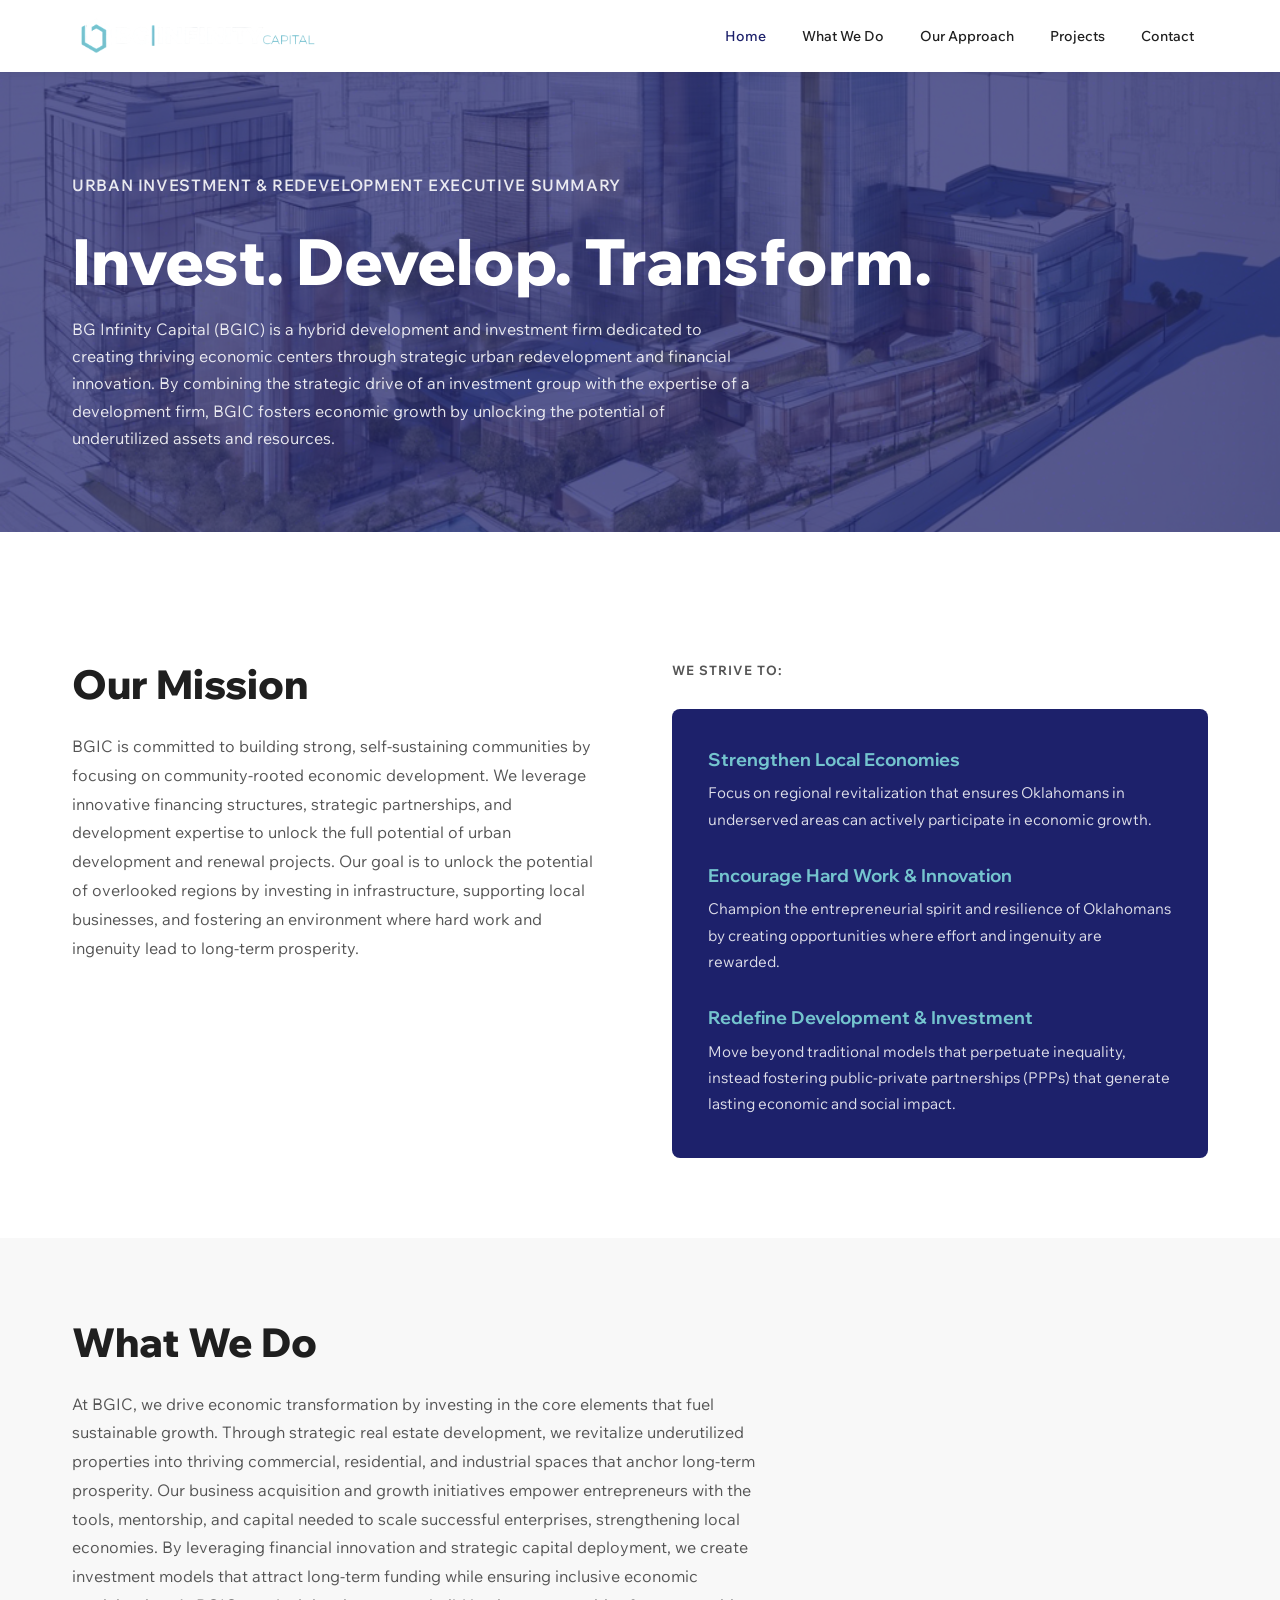
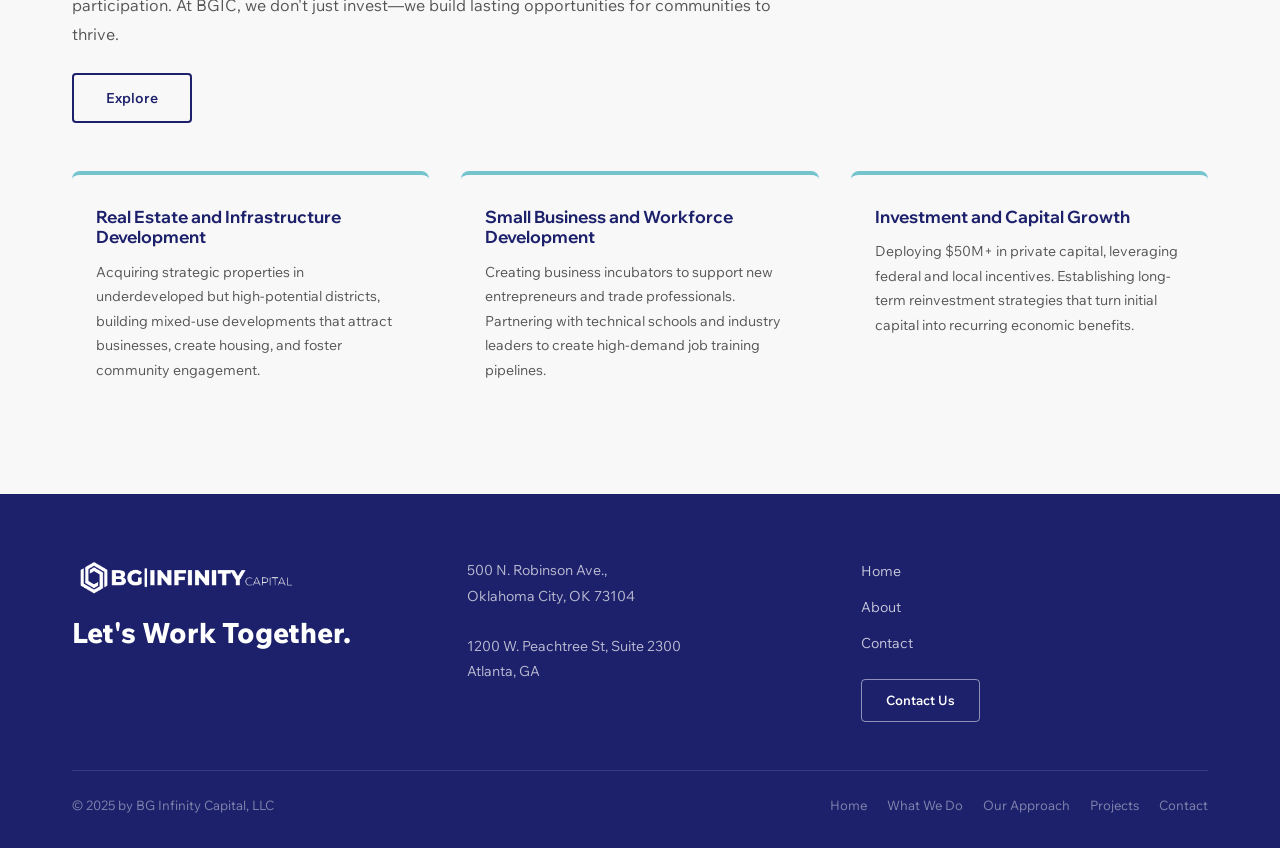
==== index.html @ b231516a "Initial site build — BG Infinity Capital Static HTML/CSS/JS rebuild of bginfinity.com for Cloudflare" ====
<!DOCTYPE html>
<html lang="en">
<head>
  <meta charset="UTF-8">
  <meta name="viewport" content="width=device-width, initial-scale=1.0">
  <title>BG Infinity Capital – Invest. Develop. Transform.</title>
  <meta name="description" content="BG Infinity Capital (BGIC) is a hybrid development and investment firm dedicated to creating thriving economic centers through strategic urban redevelopment and financial innovation.">
  <link rel="icon" type="image/png" href="assets/images/logo.png">
  <link rel="stylesheet" href="assets/css/styles.css">
</head>
<body>

  <!-- NAVBAR -->
  <nav class="navbar">
    <div class="container">
      <a href="index.html" class="navbar-logo">
        <img src="assets/images/logo.png" alt="BG Infinity Capital">
      </a>
      <ul class="navbar-nav">
        <li><a href="index.html">Home</a></li>
        <li><a href="what-we-do.html">What We Do</a></li>
        <li><a href="our-approach.html">Our Approach</a></li>
        <li><a href="projects.html">Projects</a></li>
        <li><a href="contact.html">Contact</a></li>
      </ul>
      <button class="navbar-hamburger" aria-label="Open menu">
        <span></span><span></span><span></span>
      </button>
    </div>
  </nav>

  <!-- MOBILE NAV -->
  <div class="mobile-nav">
    <a href="index.html">Home</a>
    <a href="what-we-do.html">What We Do</a>
    <a href="our-approach.html">Our Approach</a>
    <a href="projects.html">Projects</a>
    <a href="contact.html">Contact</a>
  </div>

  <main class="page-content">

    <!-- HERO -->
    <section class="hero" style="background-image: url('assets/images/hero-building.jpg');">
      <div class="container">
        <p class="hero-subtitle fade-up">Urban Investment &amp; Redevelopment Executive Summary</p>
        <h1 class="fade-up" style="transition-delay:0.1s">Invest. Develop. Transform.</h1>
        <p class="fade-up" style="transition-delay:0.2s">BG Infinity Capital (BGIC) is a hybrid development and investment firm dedicated to creating thriving economic centers through strategic urban redevelopment and financial innovation. By combining the strategic drive of an investment group with the expertise of a development firm, BGIC fosters economic growth by unlocking the potential of underutilized assets and resources.</p>
      </div>
    </section>

    <!-- OUR MISSION -->
    <section class="section">
      <div class="container">
        <div class="mission-grid">
          <div class="fade-up">
            <h2 class="section-title">Our Mission</h2>
            <p class="section-lead">BGIC is committed to building strong, self-sustaining communities by focusing on community-rooted economic development. We leverage innovative financing structures, strategic partnerships, and development expertise to unlock the full potential of urban development and renewal projects. Our goal is to unlock the potential of overlooked regions by investing in infrastructure, supporting local businesses, and fostering an environment where hard work and ingenuity lead to long-term prosperity.</p>
          </div>
          <div>
            <p style="font-size:13px;font-weight:700;letter-spacing:0.08em;text-transform:uppercase;color:var(--text-muted);margin-bottom:28px;" class="fade-up">We strive to:</p>
            <div class="mission-pillars" style="background:var(--primary);border-radius:8px;padding:40px 36px;">
              <div class="mission-pillar fade-up">
                <h3>Strengthen Local Economies</h3>
                <p>Focus on regional revitalization that ensures Oklahomans in underserved areas can actively participate in economic growth.</p>
              </div>
              <div class="mission-pillar fade-up" style="transition-delay:0.1s">
                <h3>Encourage Hard Work &amp; Innovation</h3>
                <p>Champion the entrepreneurial spirit and resilience of Oklahomans by creating opportunities where effort and ingenuity are rewarded.</p>
              </div>
              <div class="mission-pillar fade-up" style="transition-delay:0.2s">
                <h3>Redefine Development &amp; Investment</h3>
                <p>Move beyond traditional models that perpetuate inequality, instead fostering public-private partnerships (PPPs) that generate lasting economic and social impact.</p>
              </div>
            </div>
          </div>
        </div>
      </div>
    </section>

    <!-- WHAT WE DO -->
    <section class="section" style="background:var(--bg-light);">
      <div class="container">
        <div class="fade-up">
          <h2 class="section-title">What We Do</h2>
          <p class="section-lead">At BGIC, we drive economic transformation by investing in the core elements that fuel sustainable growth. Through strategic real estate development, we revitalize underutilized properties into thriving commercial, residential, and industrial spaces that anchor long-term prosperity. Our business acquisition and growth initiatives empower entrepreneurs with the tools, mentorship, and capital needed to scale successful enterprises, strengthening local economies. By leveraging financial innovation and strategic capital deployment, we create investment models that attract long-term funding while ensuring inclusive economic participation. At BGIC, we don't just invest—we build lasting opportunities for communities to thrive.</p>
          <a href="what-we-do.html" class="btn-outline" style="color:var(--primary);border-color:var(--primary);">Explore</a>
        </div>
        <div class="services-grid">
          <div class="service-card fade-up">
            <h3>Real Estate and Infrastructure Development</h3>
            <p>Acquiring strategic properties in underdeveloped but high-potential districts, building mixed-use developments that attract businesses, create housing, and foster community engagement.</p>
          </div>
          <div class="service-card fade-up" style="transition-delay:0.1s">
            <h3>Small Business and Workforce Development</h3>
            <p>Creating business incubators to support new entrepreneurs and trade professionals. Partnering with technical schools and industry leaders to create high-demand job training pipelines.</p>
          </div>
          <div class="service-card fade-up" style="transition-delay:0.2s">
            <h3>Investment and Capital Growth</h3>
            <p>Deploying $50M+ in private capital, leveraging federal and local incentives. Establishing long-term reinvestment strategies that turn initial capital into recurring economic benefits.</p>
          </div>
        </div>
      </div>
    </section>

  </main>

  <!-- FOOTER -->
  <footer class="footer">
    <div class="container">
      <div class="footer-top">
        <div>
          <div class="footer-brand">
            <img src="assets/images/logo.png" alt="BG Infinity Capital">
            <p class="tagline">Let's Work Together.</p>
          </div>
        </div>
        <div class="footer-addresses">
          <p>500 N. Robinson Ave.,<br>Oklahoma City, OK 73104</p>
          <br>
          <p>1200 W. Peachtree St, Suite 2300<br>Atlanta, GA</p>
        </div>
        <div style="display:flex;flex-direction:column;gap:24px;align-items:flex-start;">
          <nav class="footer-nav">
            <ul>
              <li><a href="index.html">Home</a></li>
              <li><a href="what-we-do.html">About</a></li>
              <li><a href="contact.html">Contact</a></li>
            </ul>
          </nav>
          <a href="contact.html" class="btn-cta">Contact Us</a>
        </div>
      </div>
      <div class="footer-bottom">
        <span>© 2025 by BG Infinity Capital, LLC</span>
        <nav style="display:flex;gap:20px;">
          <a href="index.html" style="color:rgba(255,255,255,0.45)">Home</a>
          <a href="what-we-do.html" style="color:rgba(255,255,255,0.45)">What We Do</a>
          <a href="our-approach.html" style="color:rgba(255,255,255,0.45)">Our Approach</a>
          <a href="projects.html" style="color:rgba(255,255,255,0.45)">Projects</a>
          <a href="contact.html" style="color:rgba(255,255,255,0.45)">Contact</a>
        </nav>
      </div>
    </div>
  </footer>

  <script src="assets/js/main.js"></script>
</body>
</html>
---- assets/css/styles.css ----
@import url('https://fonts.googleapis.com/css2?family=Wix+Madefor+Display:wght@400;500;600;700;800&family=Wix+Madefor+Text:wght@400;500;600&display=swap');

*, *::before, *::after {
  box-sizing: border-box;
  margin: 0;
  padding: 0;
}

:root {
  --primary: #1D216B;
  --primary-dark: #14175a;
  --accent: #74C4CE;
  --white: #ffffff;
  --text-dark: #1F1F1F;
  --text-muted: #555555;
  --bg-light: #f8f8f8;
  --section-gap: 80px;
  --container-max: 1200px;
  --nav-height: 72px;
}

html {
  scroll-behavior: smooth;
}

body {
  font-family: 'Wix Madefor Text', 'Helvetica Neue', Helvetica, Arial, sans-serif;
  color: var(--text-dark);
  line-height: 1.6;
  font-size: 16px;
}

h1, h2, h3, h4 {
  font-family: 'Wix Madefor Display', 'Helvetica Neue', Helvetica, Arial, sans-serif;
  font-weight: 700;
  line-height: 1.2;
}

a {
  text-decoration: none;
  color: inherit;
}

img {
  max-width: 100%;
  height: auto;
  display: block;
}

/* ── CONTAINER ── */
.container {
  max-width: var(--container-max);
  margin: 0 auto;
  padding: 0 32px;
}

/* ── NAVBAR ── */
.navbar {
  position: fixed;
  top: 0;
  left: 0;
  right: 0;
  z-index: 1000;
  height: var(--nav-height);
  background: var(--white);
  box-shadow: 0 1px 8px rgba(0,0,0,0.08);
  display: flex;
  align-items: center;
}

.navbar .container {
  display: flex;
  align-items: center;
  justify-content: space-between;
  width: 100%;
}

.navbar-logo {
  display: flex;
  align-items: center;
  flex-shrink: 0;
}

.navbar-logo img {
  height: 44px;
  width: auto;
}

.navbar-nav {
  display: flex;
  align-items: center;
  gap: 8px;
  list-style: none;
}

.navbar-nav a {
  font-size: 14px;
  font-weight: 500;
  color: var(--text-dark);
  padding: 6px 14px;
  border-radius: 4px;
  transition: color 0.2s;
}

.navbar-nav a:hover,
.navbar-nav a.active {
  color: var(--primary);
}

.navbar-hamburger {
  display: none;
  flex-direction: column;
  gap: 5px;
  cursor: pointer;
  padding: 8px;
  background: none;
  border: none;
}

.navbar-hamburger span {
  display: block;
  width: 24px;
  height: 2px;
  background: var(--text-dark);
  transition: transform 0.3s, opacity 0.3s;
}

/* Mobile nav */
.mobile-nav {
  display: none;
  position: fixed;
  top: var(--nav-height);
  left: 0;
  right: 0;
  bottom: 0;
  background: var(--white);
  z-index: 999;
  flex-direction: column;
  padding: 32px;
  gap: 24px;
}

.mobile-nav.open {
  display: flex;
}

.mobile-nav a {
  font-size: 20px;
  font-weight: 600;
  color: var(--text-dark);
  padding: 12px 0;
  border-bottom: 1px solid #eee;
}

/* ── PAGE WRAPPER ── */
.page-content {
  padding-top: var(--nav-height);
}

/* ── HERO ── */
.hero {
  background-color: var(--primary);
  background-size: cover;
  background-position: center;
  padding: 100px 0 80px;
  color: var(--white);
  position: relative;
}

.hero::after {
  content: '';
  position: absolute;
  inset: 0;
  background: rgba(29, 33, 107, 0.72);
}

.hero .container {
  position: relative;
  z-index: 1;
}

.hero h1 {
  font-size: clamp(36px, 5vw, 64px);
  font-weight: 800;
  margin-bottom: 16px;
  color: var(--white);
}

.hero-subtitle {
  font-size: 18px;
  font-weight: 600;
  letter-spacing: 0.04em;
  margin-bottom: 24px;
  color: var(--accent);
  text-transform: uppercase;
}

.hero p {
  font-size: 16px;
  max-width: 680px;
  color: rgba(255,255,255,0.88);
  line-height: 1.7;
}

/* ── SECTION BASE ── */
.section {
  padding: var(--section-gap) 0;
}

.section-title {
  font-size: clamp(28px, 3.5vw, 40px);
  font-weight: 800;
  margin-bottom: 24px;
}

.section-lead {
  font-size: 16px;
  color: var(--text-muted);
  max-width: 720px;
  line-height: 1.8;
}

/* ── DARK SECTION ── */
.section-dark {
  background: var(--primary);
  color: var(--white);
}

.section-dark .section-title {
  color: var(--white);
}

.section-dark .section-lead {
  color: rgba(255,255,255,0.85);
}

/* ── MISSION SECTION ── */
.mission-grid {
  display: grid;
  grid-template-columns: 1fr 1fr;
  gap: 64px;
  align-items: start;
  margin-top: 48px;
}

.mission-pillars {
  display: flex;
  flex-direction: column;
  gap: 32px;
}

.mission-pillar h3 {
  font-size: 18px;
  margin-bottom: 10px;
  color: var(--accent);
}

.mission-pillar p {
  font-size: 15px;
  line-height: 1.75;
  color: rgba(255,255,255,0.85);
}

/* ── WHAT WE DO CARDS ── */
.services-grid {
  display: grid;
  grid-template-columns: repeat(3, 1fr);
  gap: 32px;
  margin-top: 48px;
}

.service-card {
  background: var(--bg-light);
  border-radius: 8px;
  padding: 32px 24px;
  border-top: 4px solid var(--accent);
}

.service-card h3 {
  font-size: 17px;
  margin-bottom: 12px;
  color: var(--primary);
}

.service-card p {
  font-size: 14px;
  color: var(--text-muted);
  line-height: 1.75;
}

/* ── APPROACH PILLARS ── */
.approach-item {
  display: grid;
  grid-template-columns: 1fr 2fr;
  gap: 48px;
  align-items: start;
  padding: 64px 0;
  border-bottom: 1px solid #eee;
}

.approach-item:last-child {
  border-bottom: none;
}

.approach-label {
  font-size: 22px;
  font-weight: 800;
  color: var(--primary);
}

.approach-label em {
  display: block;
  font-size: 14px;
  font-weight: 500;
  color: var(--text-muted);
  font-style: normal;
  margin-top: 4px;
}

.approach-content h2 {
  font-size: 24px;
  margin-bottom: 16px;
  color: var(--primary);
}

.approach-content p {
  font-size: 15px;
  line-height: 1.8;
  color: var(--text-muted);
}

/* ── STRATEGY LIST ── */
.strategy-area {
  margin-bottom: 48px;
}

.strategy-area h3 {
  font-size: 18px;
  color: var(--primary);
  margin-bottom: 16px;
  padding-bottom: 8px;
  border-bottom: 2px solid var(--accent);
}

.strategy-area ul {
  list-style: none;
  display: flex;
  flex-direction: column;
  gap: 10px;
}

.strategy-area ul li {
  font-size: 15px;
  color: var(--text-muted);
  padding-left: 20px;
  position: relative;
  line-height: 1.6;
}

.strategy-area ul li::before {
  content: '→';
  position: absolute;
  left: 0;
  color: var(--accent);
}

/* ── COMMITMENT GRID ── */
.commitment-grid {
  display: grid;
  grid-template-columns: repeat(3, 1fr);
  gap: 32px;
  margin-top: 48px;
}

.commitment-card {
  padding: 24px;
}

.commitment-card h3 {
  font-size: 17px;
  font-weight: 700;
  color: var(--primary);
  margin-bottom: 12px;
}

.commitment-card p {
  font-size: 15px;
  color: var(--text-muted);
  line-height: 1.75;
}

/* ── PROJECTS ── */
.project-block {
  display: grid;
  grid-template-columns: 1fr 1fr;
  gap: 64px;
  align-items: center;
  margin-top: 48px;
}

.project-img {
  border-radius: 8px;
  overflow: hidden;
}

.project-img img {
  width: 100%;
  height: 380px;
  object-fit: cover;
}

.project-tag {
  display: inline-block;
  font-size: 12px;
  font-weight: 700;
  letter-spacing: 0.08em;
  text-transform: uppercase;
  color: var(--accent);
  margin-bottom: 16px;
}

.project-content h2 {
  font-size: 28px;
  color: var(--primary);
  margin-bottom: 20px;
}

.project-content p {
  font-size: 15px;
  color: var(--text-muted);
  line-height: 1.8;
  margin-bottom: 16px;
}

/* ── PASSIONATE SECTION ── */
.passionate-section {
  background: var(--primary);
  color: var(--white);
  padding: 80px 0;
}

.passionate-section h2 {
  font-size: clamp(36px, 5vw, 56px);
  font-weight: 800;
  margin-bottom: 48px;
  color: var(--white);
}

.passionate-grid {
  display: grid;
  grid-template-columns: 1fr 1fr;
  gap: 48px;
}

.passionate-block h3 {
  font-size: 18px;
  color: var(--accent);
  margin-bottom: 16px;
}

.passionate-block p {
  font-size: 15px;
  color: rgba(255,255,255,0.85);
  line-height: 1.8;
}

/* ── CONTACT FORM ── */
.contact-section {
  background: var(--primary);
  padding: 80px 0;
}

.contact-form-card {
  background: var(--primary-dark);
  border-radius: 12px;
  padding: 48px;
  max-width: 600px;
}

.contact-form-card h2 {
  font-size: 28px;
  color: var(--white);
  margin-bottom: 32px;
}

.form-group {
  margin-bottom: 20px;
}

.form-group label {
  display: block;
  font-size: 13px;
  font-weight: 600;
  color: rgba(255,255,255,0.8);
  margin-bottom: 6px;
  letter-spacing: 0.03em;
}

.form-group input,
.form-group textarea {
  width: 100%;
  background: var(--white);
  border: 1.5px solid transparent;
  border-radius: 4px;
  padding: 12px 16px;
  font-size: 15px;
  font-family: inherit;
  color: var(--text-dark);
  transition: border-color 0.2s;
}

.form-group input:focus,
.form-group textarea:focus {
  outline: none;
  border-color: var(--accent);
}

.form-group textarea {
  height: 120px;
  resize: vertical;
}

.form-row {
  display: grid;
  grid-template-columns: 1fr 1fr;
  gap: 16px;
}

.btn-submit {
  background: var(--accent);
  color: var(--primary);
  border: none;
  border-radius: 4px;
  padding: 14px 40px;
  font-size: 15px;
  font-weight: 700;
  font-family: inherit;
  cursor: pointer;
  transition: background 0.2s, transform 0.1s;
  margin-top: 8px;
}

.btn-submit:hover {
  background: #5bb4bf;
}

.btn-submit:active {
  transform: scale(0.98);
}

.form-success {
  display: none;
  padding: 16px;
  background: rgba(116, 196, 206, 0.15);
  border: 1px solid var(--accent);
  border-radius: 4px;
  color: var(--accent);
  font-size: 14px;
  margin-top: 16px;
  text-align: center;
}

/* ── EXPLORE BUTTON ── */
.btn-outline {
  display: inline-block;
  border: 2px solid var(--accent);
  color: var(--white);
  padding: 12px 32px;
  border-radius: 4px;
  font-weight: 600;
  font-size: 14px;
  transition: background 0.2s, color 0.2s;
  margin-top: 24px;
}

.btn-outline:hover {
  background: var(--accent);
  color: var(--primary);
}

/* ── PAGE HEADER ── */
.page-header {
  background: var(--white);
  padding: 72px 0 48px;
  border-bottom: 1px solid #eee;
}

.page-header h1 {
  font-size: clamp(36px, 5vw, 52px);
  color: var(--primary);
}

.page-header p {
  font-size: 17px;
  color: var(--text-muted);
  max-width: 680px;
  margin-top: 16px;
  line-height: 1.75;
}

/* ── APPROACH HERO ── */
.approach-hero {
  display: grid;
  grid-template-columns: 1fr 1fr;
  gap: 64px;
  align-items: center;
  padding: 80px 0;
}

.approach-hero img {
  border-radius: 8px;
  width: 100%;
  height: 460px;
  object-fit: cover;
  object-position: top;
}

.approach-hero-text h1 {
  font-size: clamp(32px, 4vw, 48px);
  color: var(--primary);
  margin-bottom: 24px;
}

.approach-hero-text p {
  font-size: 16px;
  color: var(--text-muted);
  line-height: 1.8;
}

/* ── FOOTER ── */
.footer {
  background: var(--primary);
  color: var(--white);
  padding: 64px 0 32px;
}

.footer-top {
  display: grid;
  grid-template-columns: 1fr 1fr 1fr;
  gap: 48px;
  padding-bottom: 48px;
  border-bottom: 1px solid rgba(255,255,255,0.12);
}

.footer-brand img {
  height: 40px;
  width: auto;
  filter: brightness(0) invert(1);
  margin-bottom: 20px;
}

.footer-brand .tagline {
  font-size: 28px;
  font-weight: 800;
  color: var(--white);
  line-height: 1.1;
}

.footer-addresses {
  font-size: 14px;
  color: rgba(255,255,255,0.7);
  line-height: 1.8;
}

.footer-nav ul {
  list-style: none;
  display: flex;
  flex-direction: column;
  gap: 10px;
}

.footer-nav a {
  font-size: 14px;
  color: rgba(255,255,255,0.75);
  transition: color 0.2s;
}

.footer-nav a:hover {
  color: var(--accent);
}

.footer-cta {
  display: flex;
  justify-content: flex-end;
  align-items: flex-start;
}

.btn-cta {
  border: 1.5px solid rgba(255,255,255,0.5);
  color: var(--white);
  padding: 10px 24px;
  border-radius: 4px;
  font-size: 13px;
  font-weight: 600;
  transition: background 0.2s, border-color 0.2s;
}

.btn-cta:hover {
  background: rgba(255,255,255,0.1);
  border-color: var(--white);
}

.footer-bottom {
  padding-top: 24px;
  display: flex;
  justify-content: space-between;
  align-items: center;
  font-size: 13px;
  color: rgba(255,255,255,0.45);
}

/* ── ANIMATIONS ── */
.fade-up {
  opacity: 0;
  transform: translateY(28px);
  transition: opacity 0.6s ease, transform 0.6s ease;
}

.fade-up.visible {
  opacity: 1;
  transform: translateY(0);
}

/* ── RESPONSIVE ── */
@media (max-width: 900px) {
  .navbar-nav {
    display: none;
  }

  .navbar-hamburger {
    display: flex;
  }

  .mission-grid,
  .project-block,
  .approach-hero,
  .passionate-grid {
    grid-template-columns: 1fr;
    gap: 32px;
  }

  .approach-hero img {
    height: 300px;
  }

  .services-grid,
  .commitment-grid {
    grid-template-columns: 1fr;
  }

  .footer-top {
    grid-template-columns: 1fr;
    gap: 32px;
  }

  .footer-cta {
    justify-content: flex-start;
  }

  .approach-item {
    grid-template-columns: 1fr;
    gap: 24px;
  }

  .form-row {
    grid-template-columns: 1fr;
  }

  .contact-form-card {
    padding: 32px 24px;
  }
}

@media (max-width: 600px) {
  :root {
    --section-gap: 56px;
  }

  .container {
    padding: 0 20px;
  }

  .hero {
    padding: 72px 0 56px;
  }

  .footer-bottom {
    flex-direction: column;
    gap: 8px;
    text-align: center;
  }
}
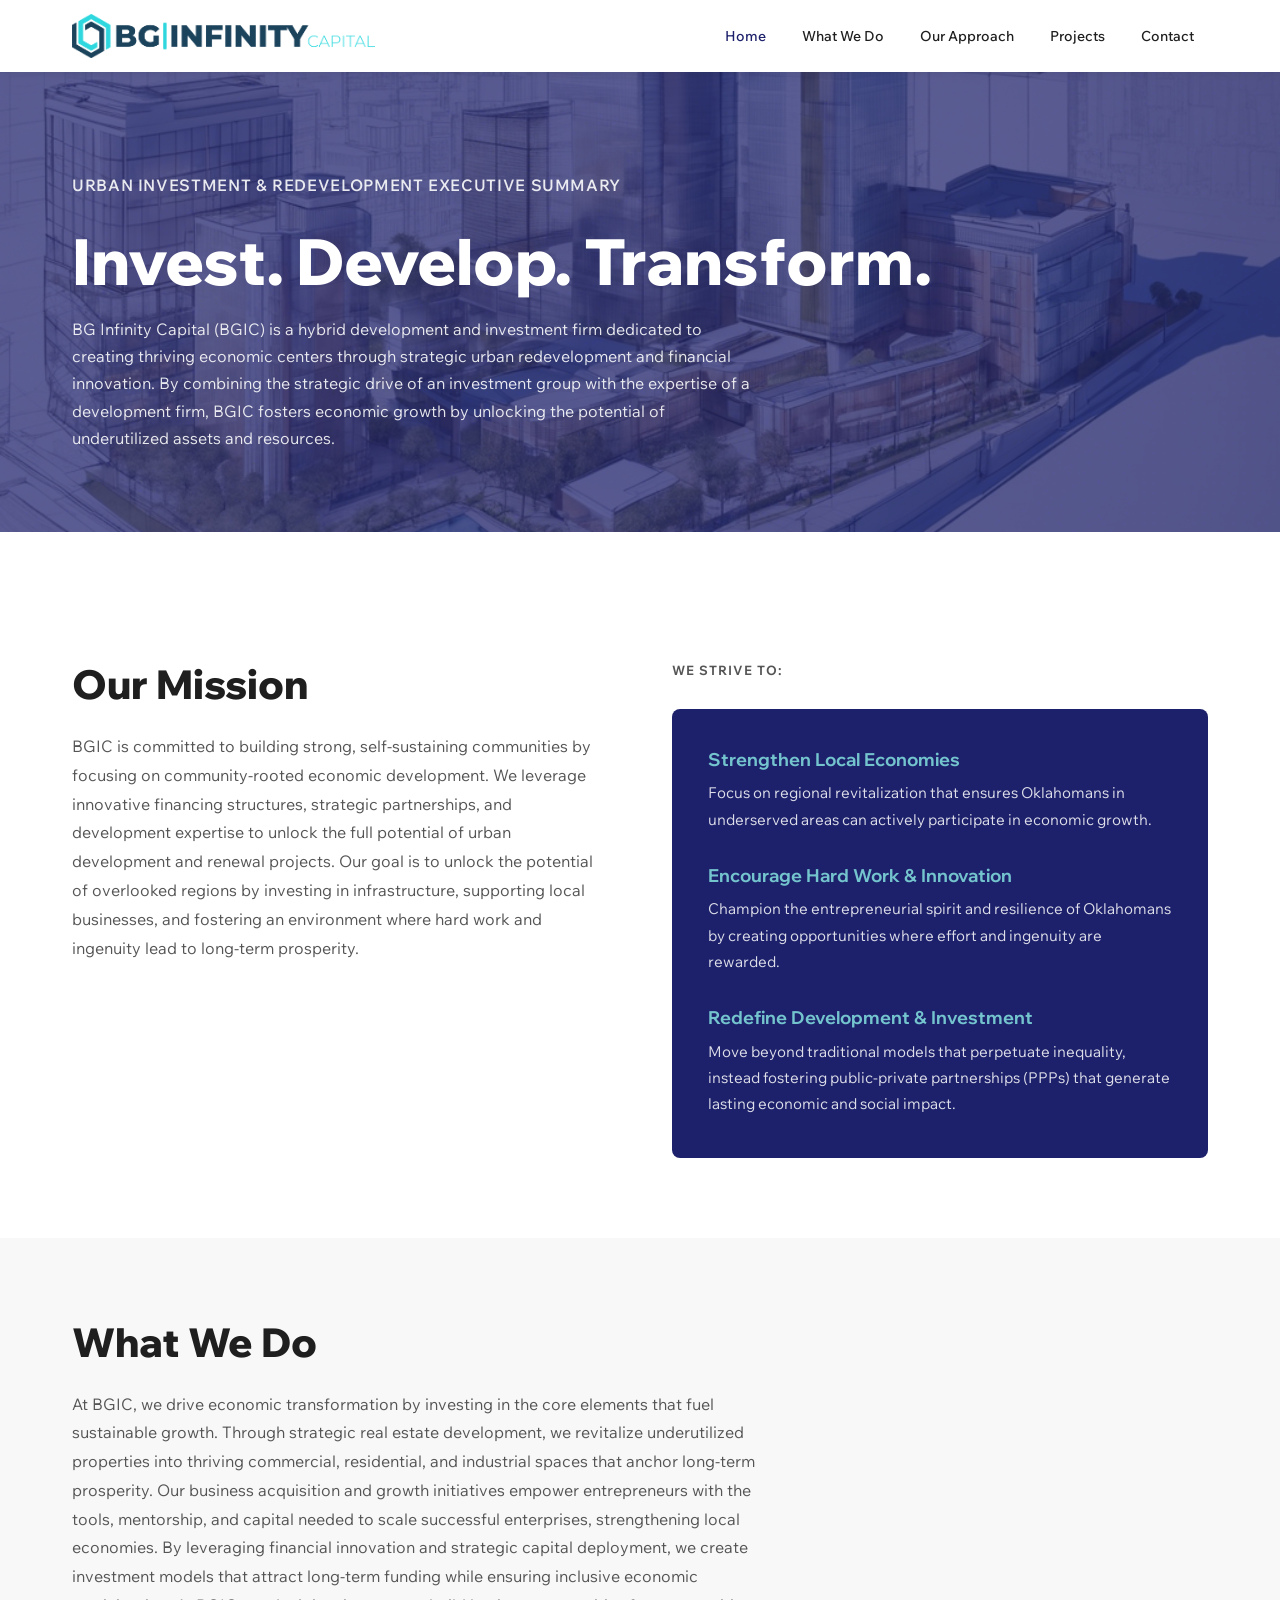
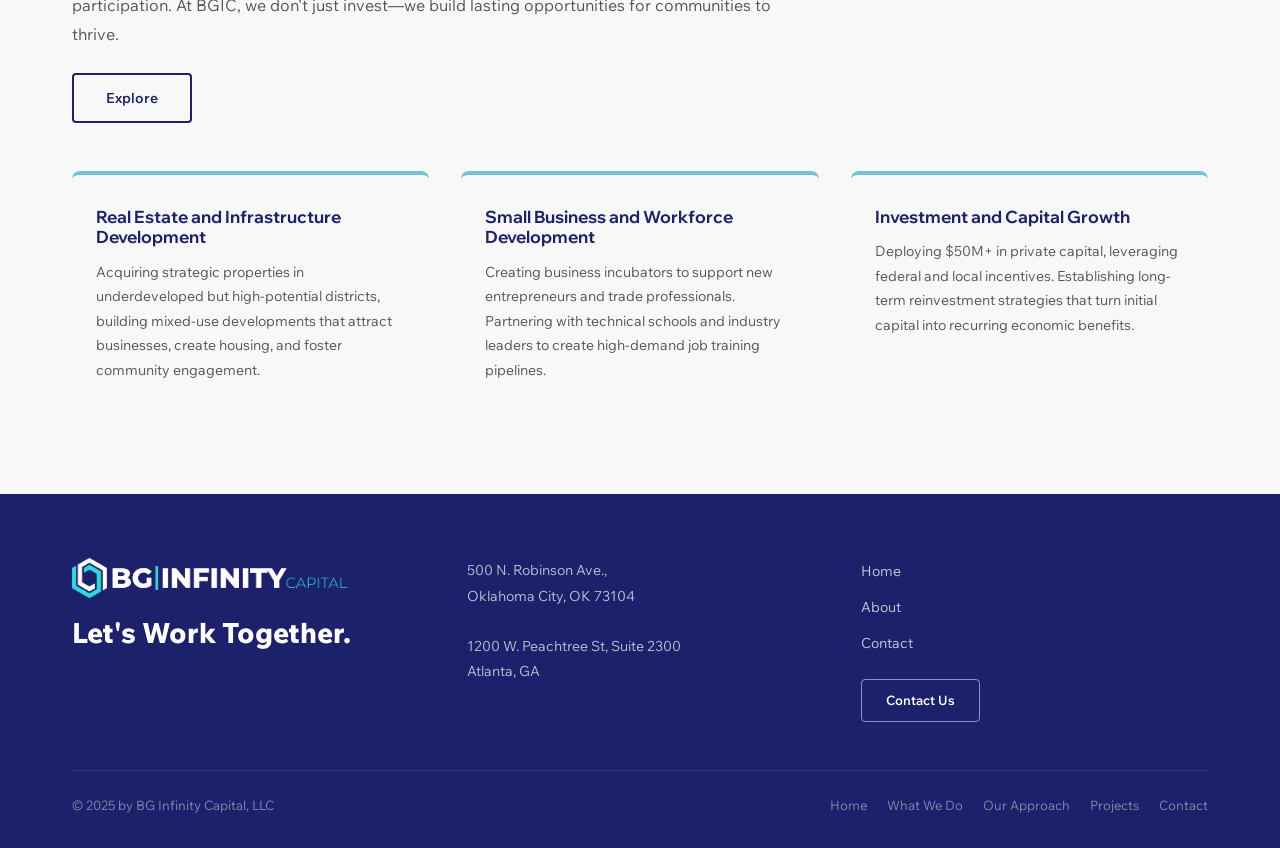
==== commit b972fd24: "Fix logo: use dark variant for navbar, white for footer The Wix-downloaded logo was white-on-transpa" ====
--- a/index.html
+++ b/index.html
@@ -2,6 +2,7 @@
 <html lang="en">
 <head>
   <meta charset="UTF-8">
+  <meta http-equiv="Content-Security-Policy" content="upgrade-insecure-requests">
   <meta name="viewport" content="width=device-width, initial-scale=1.0">
   <title>BG Infinity Capital – Invest. Develop. Transform.</title>
   <meta name="description" content="BG Infinity Capital (BGIC) is a hybrid development and investment firm dedicated to creating thriving economic centers through strategic urban redevelopment and financial innovation.">
@@ -14,7 +15,7 @@
   <nav class="navbar">
     <div class="container">
       <a href="index.html" class="navbar-logo">
-        <img src="assets/images/logo.png" alt="BG Infinity Capital">
+        <img src="assets/images/logo-dark.png" alt="BG Infinity Capital">
       </a>
       <ul class="navbar-nav">
         <li><a href="index.html">Home</a></li>
@@ -111,7 +112,7 @@
       <div class="footer-top">
         <div>
           <div class="footer-brand">
-            <img src="assets/images/logo.png" alt="BG Infinity Capital">
+            <img src="assets/images/logo-white.png" alt="BG Infinity Capital">
             <p class="tagline">Let's Work Together.</p>
           </div>
         </div>
--- a/assets/css/styles.css
+++ b/assets/css/styles.css
@@ -645,7 +645,6 @@
 .footer-brand img {
   height: 40px;
   width: auto;
-  filter: brightness(0) invert(1);
   margin-bottom: 20px;
 }
 
